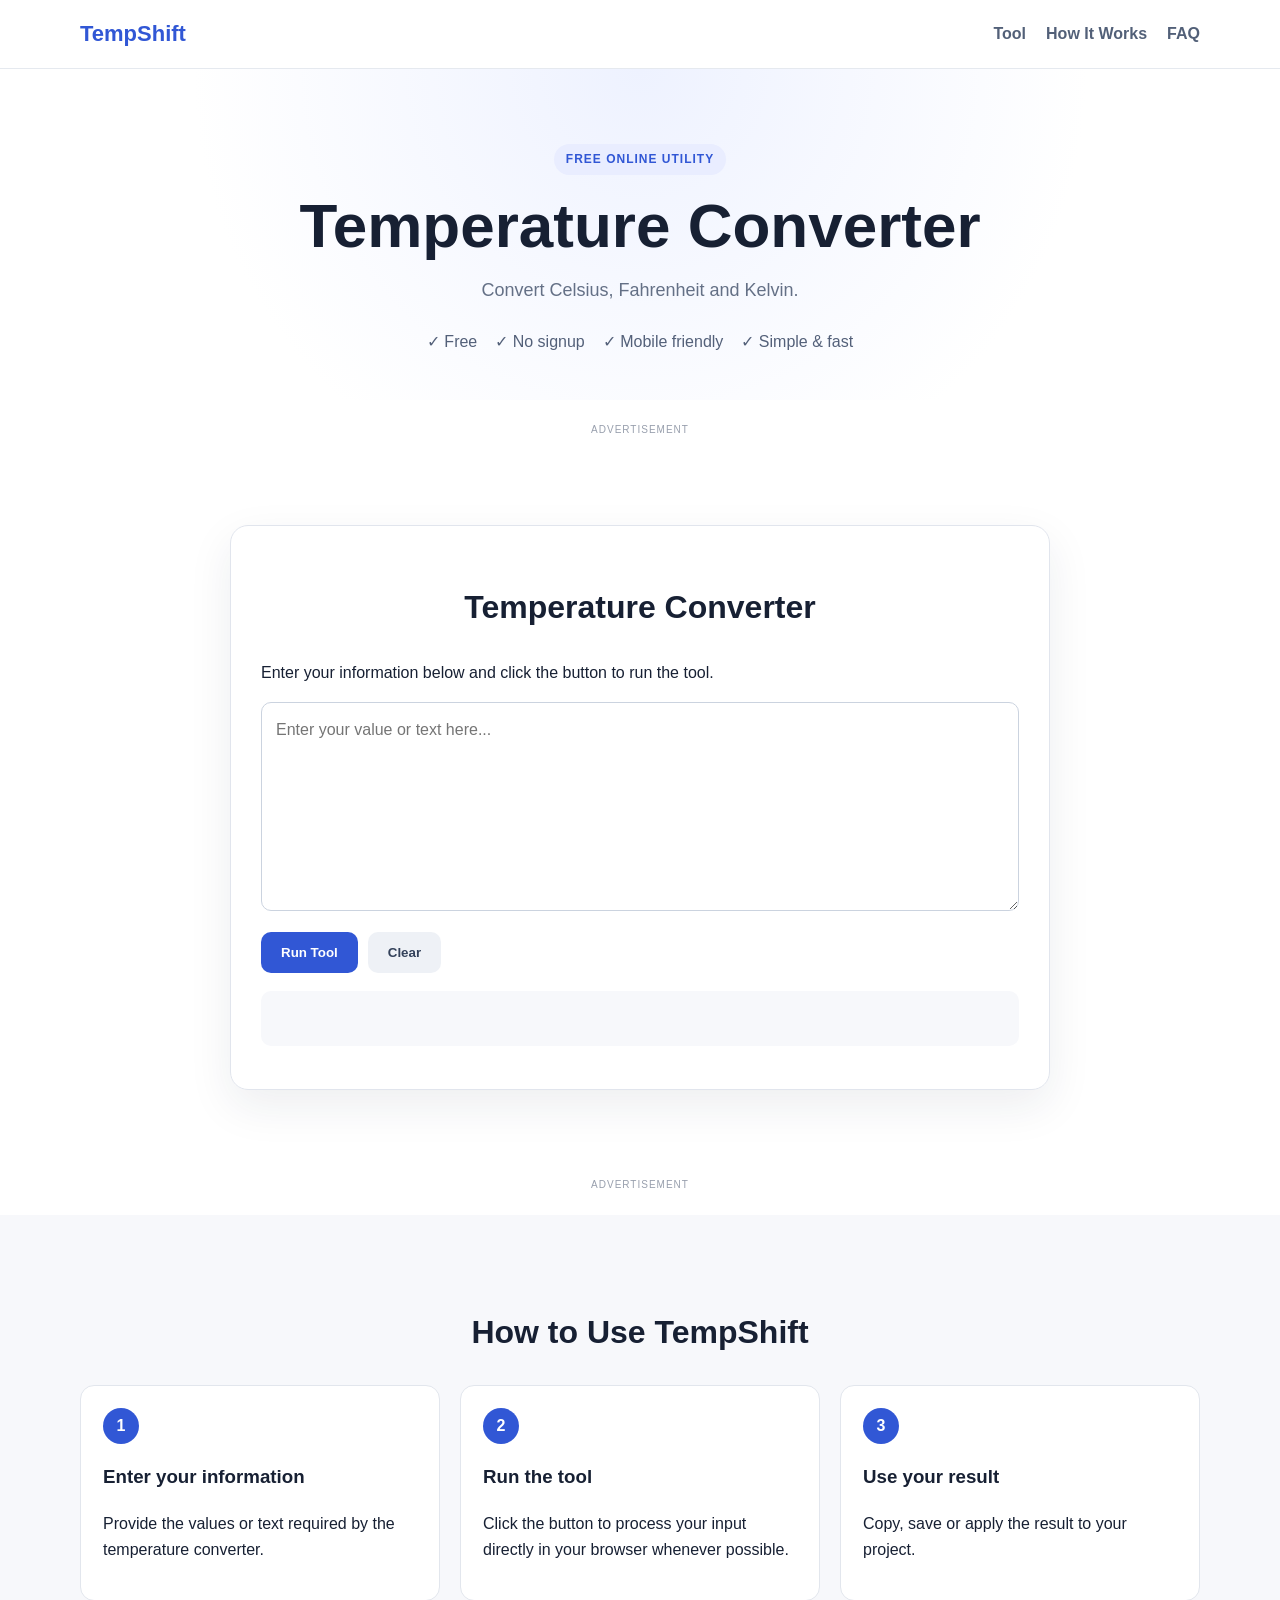
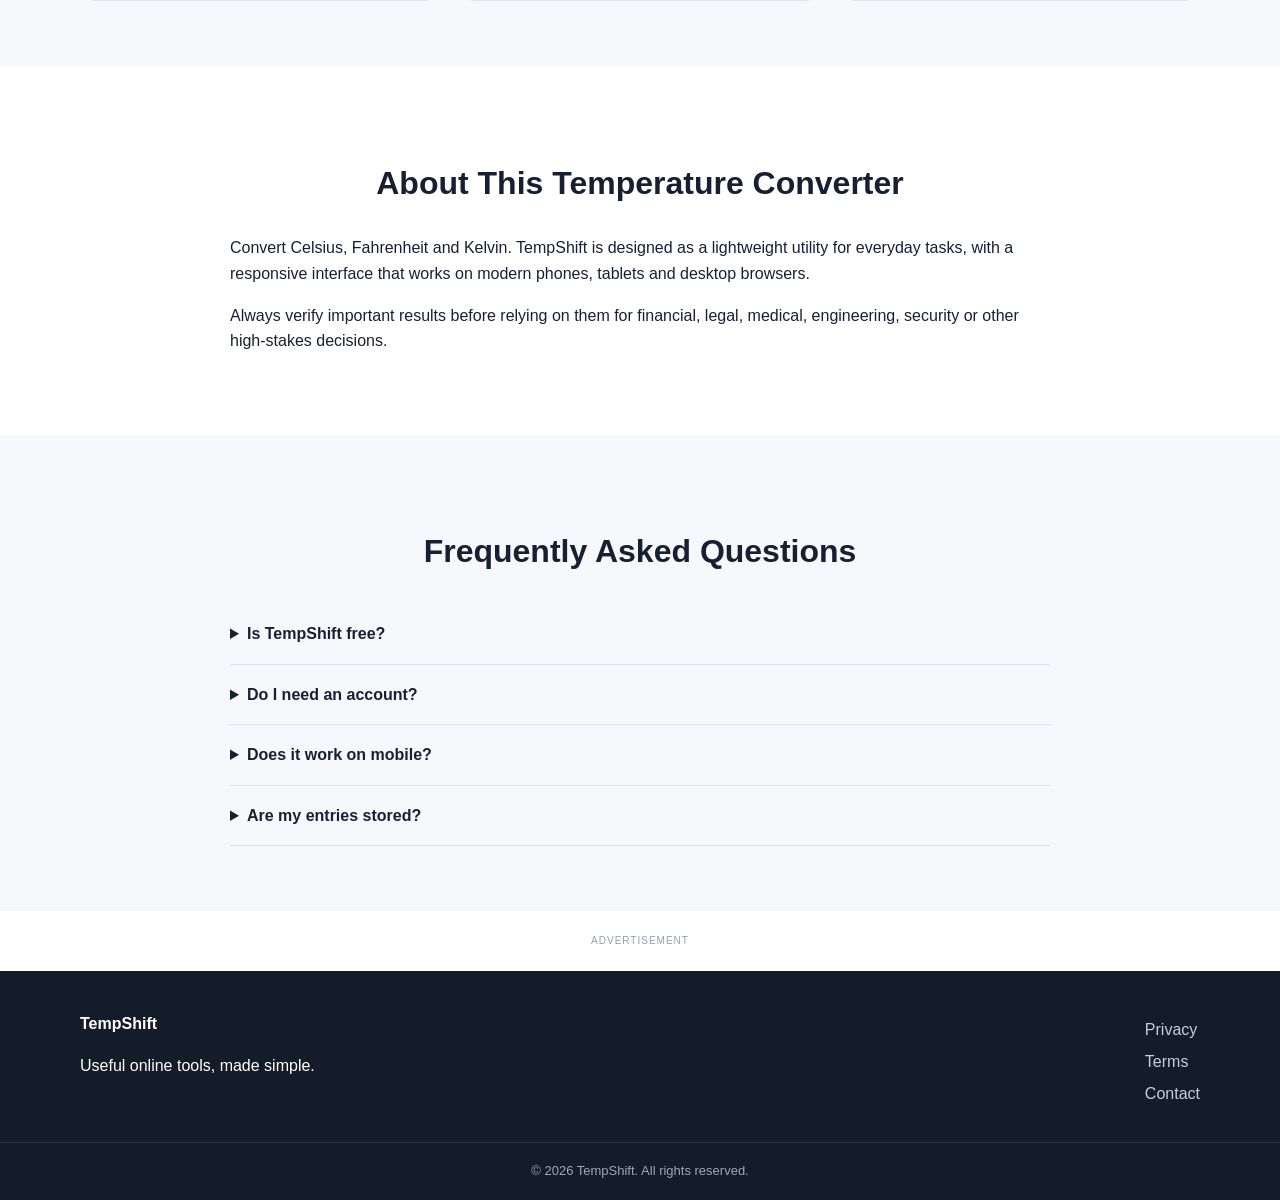
==== index.html @ 9a0c1c1d "Add TempShift temperature converter site Co-authored-by: Copilot <223556219+Copilot@users.noreply.gi" ====
<!DOCTYPE html>
<html lang="en">
<head>
<meta charset="UTF-8">
<meta name="viewport" content="width=device-width,initial-scale=1">
<title>TempShift - Free Temperature Converter Online</title>
<meta name="description" content="Convert Celsius, Fahrenheit and Kelvin. Free, fast, mobile-friendly and easy to use.">
<meta name="robots" content="index,follow,max-image-preview:large">
<link rel="canonical" href="https://YOUR-DOMAIN.com/">
<meta property="og:title" content="TempShift - Free Temperature Converter">
<meta property="og:description" content="Convert Celsius, Fahrenheit and Kelvin.">
<meta property="og:type" content="website">
<meta property="og:url" content="https://YOUR-DOMAIN.com/">
<link rel="stylesheet" href="style.css">
<script async src="https://pagead2.googlesyndication.com/pagead/js/adsbygoogle.js?client=ca-pub-XXXXXXXXXXXXXXXX" crossorigin="anonymous"></script>
<script type="application/ld+json">
{"@context":"https://schema.org","@type":"WebApplication","name":"TempShift","url":"https://YOUR-DOMAIN.com/","applicationCategory":"UtilitiesApplication","operatingSystem":"Any","description":"Convert Celsius, Fahrenheit and Kelvin.","offers":{"@type":"Offer","price":"0","priceCurrency":"USD"}}
</script>
</head>
<body>
<header><div class="container nav"><a class="logo" href="/">TempShift</a><nav><a href="#tool">Tool</a><a href="#how">How It Works</a><a href="#faq">FAQ</a></nav></div></header>
<main>
<section class="hero"><div class="container"><span class="eyebrow">FREE ONLINE UTILITY</span><h1>Temperature Converter</h1><p>Convert Celsius, Fahrenheit and Kelvin.</p><div class="trust"><span>✓ Free</span><span>✓ No signup</span><span>✓ Mobile friendly</span><span>✓ Simple &amp; fast</span></div></div></section>
<section class="ad"><div class="container"><small>ADVERTISEMENT</small><ins class="adsbygoogle" style="display:block" data-ad-client="ca-pub-XXXXXXXXXXXXXXXX" data-ad-slot="1111111111" data-ad-format="auto" data-full-width-responsive="true"></ins></div></section>
<section id="tool" class="section"><div class="container narrow"><div class="tool"><h2>Temperature Converter</h2><p>Enter your information below and click the button to run the tool.</p><textarea id="input" rows="7" placeholder="Enter your value or text here..."></textarea><div class="buttons"><button id="action">Run Tool</button><button id="clearBtn" class="secondary">Clear</button></div><pre id="output" aria-live="polite"></pre></div></div></section>
<section class="ad"><div class="container"><small>ADVERTISEMENT</small><ins class="adsbygoogle" style="display:block" data-ad-client="ca-pub-XXXXXXXXXXXXXXXX" data-ad-slot="2222222222" data-ad-format="auto" data-full-width-responsive="true"></ins></div></section>
<section id="how" class="section alt"><div class="container"><h2>How to Use TempShift</h2><div class="cards"><article><b>1</b><h3>Enter your information</h3><p>Provide the values or text required by the temperature converter.</p></article><article><b>2</b><h3>Run the tool</h3><p>Click the button to process your input directly in your browser whenever possible.</p></article><article><b>3</b><h3>Use your result</h3><p>Copy, save or apply the result to your project.</p></article></div></div></section>
<section class="section"><div class="container narrow"><h2>About This Temperature Converter</h2><p>Convert Celsius, Fahrenheit and Kelvin. TempShift is designed as a lightweight utility for everyday tasks, with a responsive interface that works on modern phones, tablets and desktop browsers.</p><p>Always verify important results before relying on them for financial, legal, medical, engineering, security or other high-stakes decisions.</p></div></section>
<section id="faq" class="section alt"><div class="container narrow"><h2>Frequently Asked Questions</h2><details><summary>Is TempShift free?</summary><p>Yes. The basic utility is free to use.</p></details><details><summary>Do I need an account?</summary><p>No account is required for the basic tool.</p></details><details><summary>Does it work on mobile?</summary><p>Yes. The interface is designed for modern mobile and desktop browsers.</p></details><details><summary>Are my entries stored?</summary><p>The tool is designed to process entered information in the browser unless a feature explicitly states otherwise.</p></details></div></section>
<section class="ad"><div class="container"><small>ADVERTISEMENT</small><ins class="adsbygoogle" style="display:block" data-ad-client="ca-pub-XXXXXXXXXXXXXXXX" data-ad-slot="3333333333" data-ad-format="auto" data-full-width-responsive="true"></ins></div></section>
</main>
<footer><div class="container foot"><div><strong>TempShift</strong><p>Useful online tools, made simple.</p></div><div><a href="/privacy.html">Privacy</a><a href="/terms.html">Terms</a><a href="/contact.html">Contact</a></div></div><div class="copy">© <span id="currentYear"></span> TempShift. All rights reserved.</div></footer>
<script src="script.js"></script>
<script>document.querySelectorAll('.adsbygoogle').forEach(()=>{try{(adsbygoogle=window.adsbygoogle||[]).push({})}catch(e){}});</script>
</body>
</html>
---- style.css ----
*{box-sizing:border-box}html{scroll-behavior:smooth}body{margin:0;font-family:Arial,Helvetica,sans-serif;color:#172033;line-height:1.6;background:#fff}a{text-decoration:none;color:inherit}.container{width:min(1120px,92%);margin:auto}.narrow{max-width:820px}header{position:sticky;top:0;background:#fff;border-bottom:1px solid #e5e9ef;z-index:10}.nav{height:68px;display:flex;justify-content:space-between;align-items:center}.logo{font-size:22px;font-weight:800;color:#3157d5}nav{display:flex;gap:20px}nav a{font-weight:600;color:#526078}.hero{text-align:center;padding:75px 0 45px;background:radial-gradient(circle at top,#eef2ff,#fff 62%)}.eyebrow{display:inline-block;padding:6px 12px;border-radius:30px;background:#e9edff;color:#3157d5;font-size:12px;font-weight:800;letter-spacing:1px}.hero h1{font-size:clamp(38px,6vw,62px);line-height:1.05;margin:18px auto;max-width:900px}.hero p{max-width:720px;margin:auto;font-size:18px;color:#647086}.trust{display:flex;justify-content:center;gap:18px;flex-wrap:wrap;margin-top:24px;color:#536079}.ad{text-align:center;padding:22px 0}.ad small{display:block;color:#989fad;font-size:10px;letter-spacing:1px}.section{padding:65px 0}.alt{background:#f7f8fb}.tool{padding:30px;border:1px solid #e1e5ed;border-radius:18px;box-shadow:0 16px 45px rgba(25,40,70,.08)}textarea{width:100%;min-height:150px;padding:14px;border:1px solid #cbd3df;border-radius:10px;resize:vertical;font:inherit}.buttons{display:flex;gap:10px;margin-top:14px}button{border:0;border-radius:10px;background:#3157d5;color:#fff;padding:13px 20px;font-weight:700;cursor:pointer}.secondary{background:#eef1f6;color:#33415a}pre{white-space:pre-wrap;word-break:break-word;margin-top:18px;padding:16px;border-radius:10px;background:#f7f8fb;min-height:55px}.notice{padding:10px 12px;background:#fff8df;border:1px solid #f0df9b;border-radius:9px}.cards{display:grid;grid-template-columns:repeat(3,1fr);gap:20px}.cards article{background:#fff;border:1px solid #e2e6ed;border-radius:14px;padding:22px}.cards b{display:inline-flex;width:36px;height:36px;border-radius:50%;background:#3157d5;color:#fff;align-items:center;justify-content:center}h2{text-align:center;font-size:32px}details{padding:17px 0;border-bottom:1px solid #dde2ea}summary{font-weight:700;cursor:pointer}footer{background:#141b29;color:#fff;padding-top:40px}.foot{display:flex;justify-content:space-between;gap:30px}.foot a{display:block;color:#c6cedd;margin:6px 0}.copy{text-align:center;border-top:1px solid #2a3446;margin-top:30px;padding:18px;color:#9ca8bb;font-size:13px}@media(max-width:720px){nav{display:none}.cards{grid-template-columns:1fr}.buttons{flex-direction:column}.foot{flex-direction:column}.tool{padding:20px}}
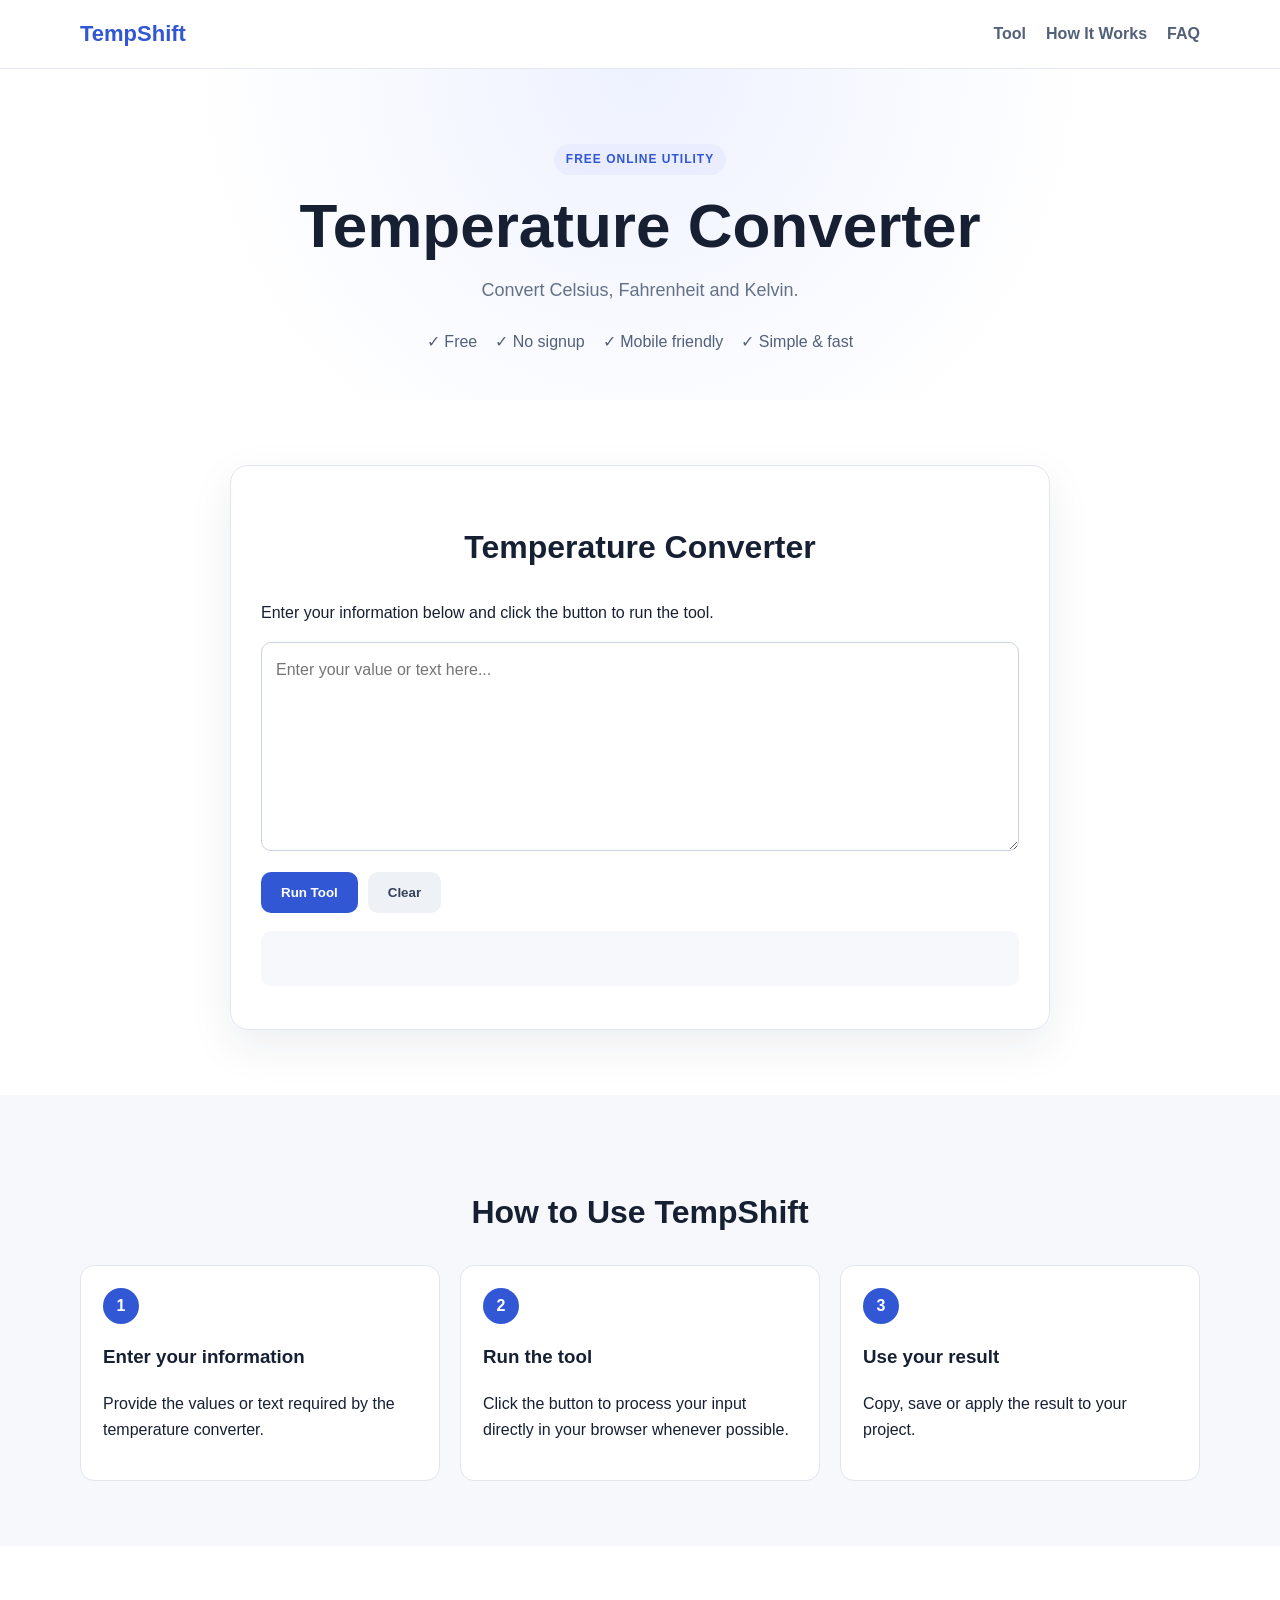
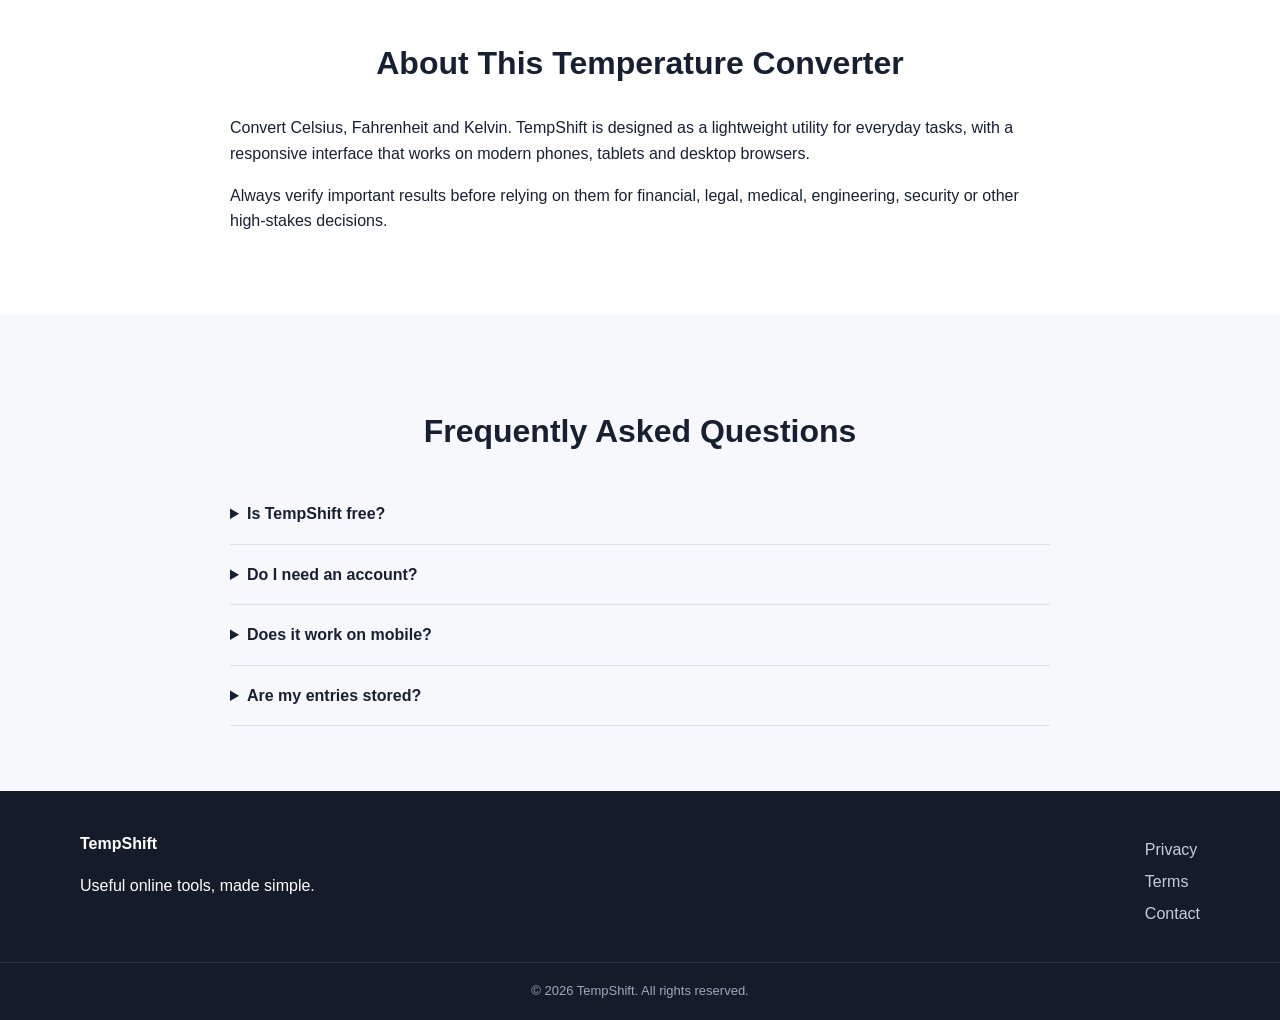
==== commit 36f0e045: "Remove unconfigured site placeholders" ====
--- a/index.html
+++ b/index.html
@@ -6,31 +6,24 @@
 <title>TempShift - Free Temperature Converter Online</title>
 <meta name="description" content="Convert Celsius, Fahrenheit and Kelvin. Free, fast, mobile-friendly and easy to use.">
 <meta name="robots" content="index,follow,max-image-preview:large">
-<link rel="canonical" href="https://YOUR-DOMAIN.com/">
 <meta property="og:title" content="TempShift - Free Temperature Converter">
 <meta property="og:description" content="Convert Celsius, Fahrenheit and Kelvin.">
 <meta property="og:type" content="website">
-<meta property="og:url" content="https://YOUR-DOMAIN.com/">
 <link rel="stylesheet" href="style.css">
-<script async src="https://pagead2.googlesyndication.com/pagead/js/adsbygoogle.js?client=ca-pub-XXXXXXXXXXXXXXXX" crossorigin="anonymous"></script>
 <script type="application/ld+json">
-{"@context":"https://schema.org","@type":"WebApplication","name":"TempShift","url":"https://YOUR-DOMAIN.com/","applicationCategory":"UtilitiesApplication","operatingSystem":"Any","description":"Convert Celsius, Fahrenheit and Kelvin.","offers":{"@type":"Offer","price":"0","priceCurrency":"USD"}}
+{"@context":"https://schema.org","@type":"WebApplication","name":"TempShift","applicationCategory":"UtilitiesApplication","operatingSystem":"Any","description":"Convert Celsius, Fahrenheit and Kelvin.","offers":{"@type":"Offer","price":"0","priceCurrency":"USD"}}
 </script>
 </head>
 <body>
 <header><div class="container nav"><a class="logo" href="/">TempShift</a><nav><a href="#tool">Tool</a><a href="#how">How It Works</a><a href="#faq">FAQ</a></nav></div></header>
 <main>
 <section class="hero"><div class="container"><span class="eyebrow">FREE ONLINE UTILITY</span><h1>Temperature Converter</h1><p>Convert Celsius, Fahrenheit and Kelvin.</p><div class="trust"><span>✓ Free</span><span>✓ No signup</span><span>✓ Mobile friendly</span><span>✓ Simple &amp; fast</span></div></div></section>
-<section class="ad"><div class="container"><small>ADVERTISEMENT</small><ins class="adsbygoogle" style="display:block" data-ad-client="ca-pub-XXXXXXXXXXXXXXXX" data-ad-slot="1111111111" data-ad-format="auto" data-full-width-responsive="true"></ins></div></section>
 <section id="tool" class="section"><div class="container narrow"><div class="tool"><h2>Temperature Converter</h2><p>Enter your information below and click the button to run the tool.</p><textarea id="input" rows="7" placeholder="Enter your value or text here..."></textarea><div class="buttons"><button id="action">Run Tool</button><button id="clearBtn" class="secondary">Clear</button></div><pre id="output" aria-live="polite"></pre></div></div></section>
-<section class="ad"><div class="container"><small>ADVERTISEMENT</small><ins class="adsbygoogle" style="display:block" data-ad-client="ca-pub-XXXXXXXXXXXXXXXX" data-ad-slot="2222222222" data-ad-format="auto" data-full-width-responsive="true"></ins></div></section>
 <section id="how" class="section alt"><div class="container"><h2>How to Use TempShift</h2><div class="cards"><article><b>1</b><h3>Enter your information</h3><p>Provide the values or text required by the temperature converter.</p></article><article><b>2</b><h3>Run the tool</h3><p>Click the button to process your input directly in your browser whenever possible.</p></article><article><b>3</b><h3>Use your result</h3><p>Copy, save or apply the result to your project.</p></article></div></div></section>
 <section class="section"><div class="container narrow"><h2>About This Temperature Converter</h2><p>Convert Celsius, Fahrenheit and Kelvin. TempShift is designed as a lightweight utility for everyday tasks, with a responsive interface that works on modern phones, tablets and desktop browsers.</p><p>Always verify important results before relying on them for financial, legal, medical, engineering, security or other high-stakes decisions.</p></div></section>
 <section id="faq" class="section alt"><div class="container narrow"><h2>Frequently Asked Questions</h2><details><summary>Is TempShift free?</summary><p>Yes. The basic utility is free to use.</p></details><details><summary>Do I need an account?</summary><p>No account is required for the basic tool.</p></details><details><summary>Does it work on mobile?</summary><p>Yes. The interface is designed for modern mobile and desktop browsers.</p></details><details><summary>Are my entries stored?</summary><p>The tool is designed to process entered information in the browser unless a feature explicitly states otherwise.</p></details></div></section>
-<section class="ad"><div class="container"><small>ADVERTISEMENT</small><ins class="adsbygoogle" style="display:block" data-ad-client="ca-pub-XXXXXXXXXXXXXXXX" data-ad-slot="3333333333" data-ad-format="auto" data-full-width-responsive="true"></ins></div></section>
 </main>
 <footer><div class="container foot"><div><strong>TempShift</strong><p>Useful online tools, made simple.</p></div><div><a href="/privacy.html">Privacy</a><a href="/terms.html">Terms</a><a href="/contact.html">Contact</a></div></div><div class="copy">© <span id="currentYear"></span> TempShift. All rights reserved.</div></footer>
 <script src="script.js"></script>
-<script>document.querySelectorAll('.adsbygoogle').forEach(()=>{try{(adsbygoogle=window.adsbygoogle||[]).push({})}catch(e){}});</script>
 </body>
 </html>
